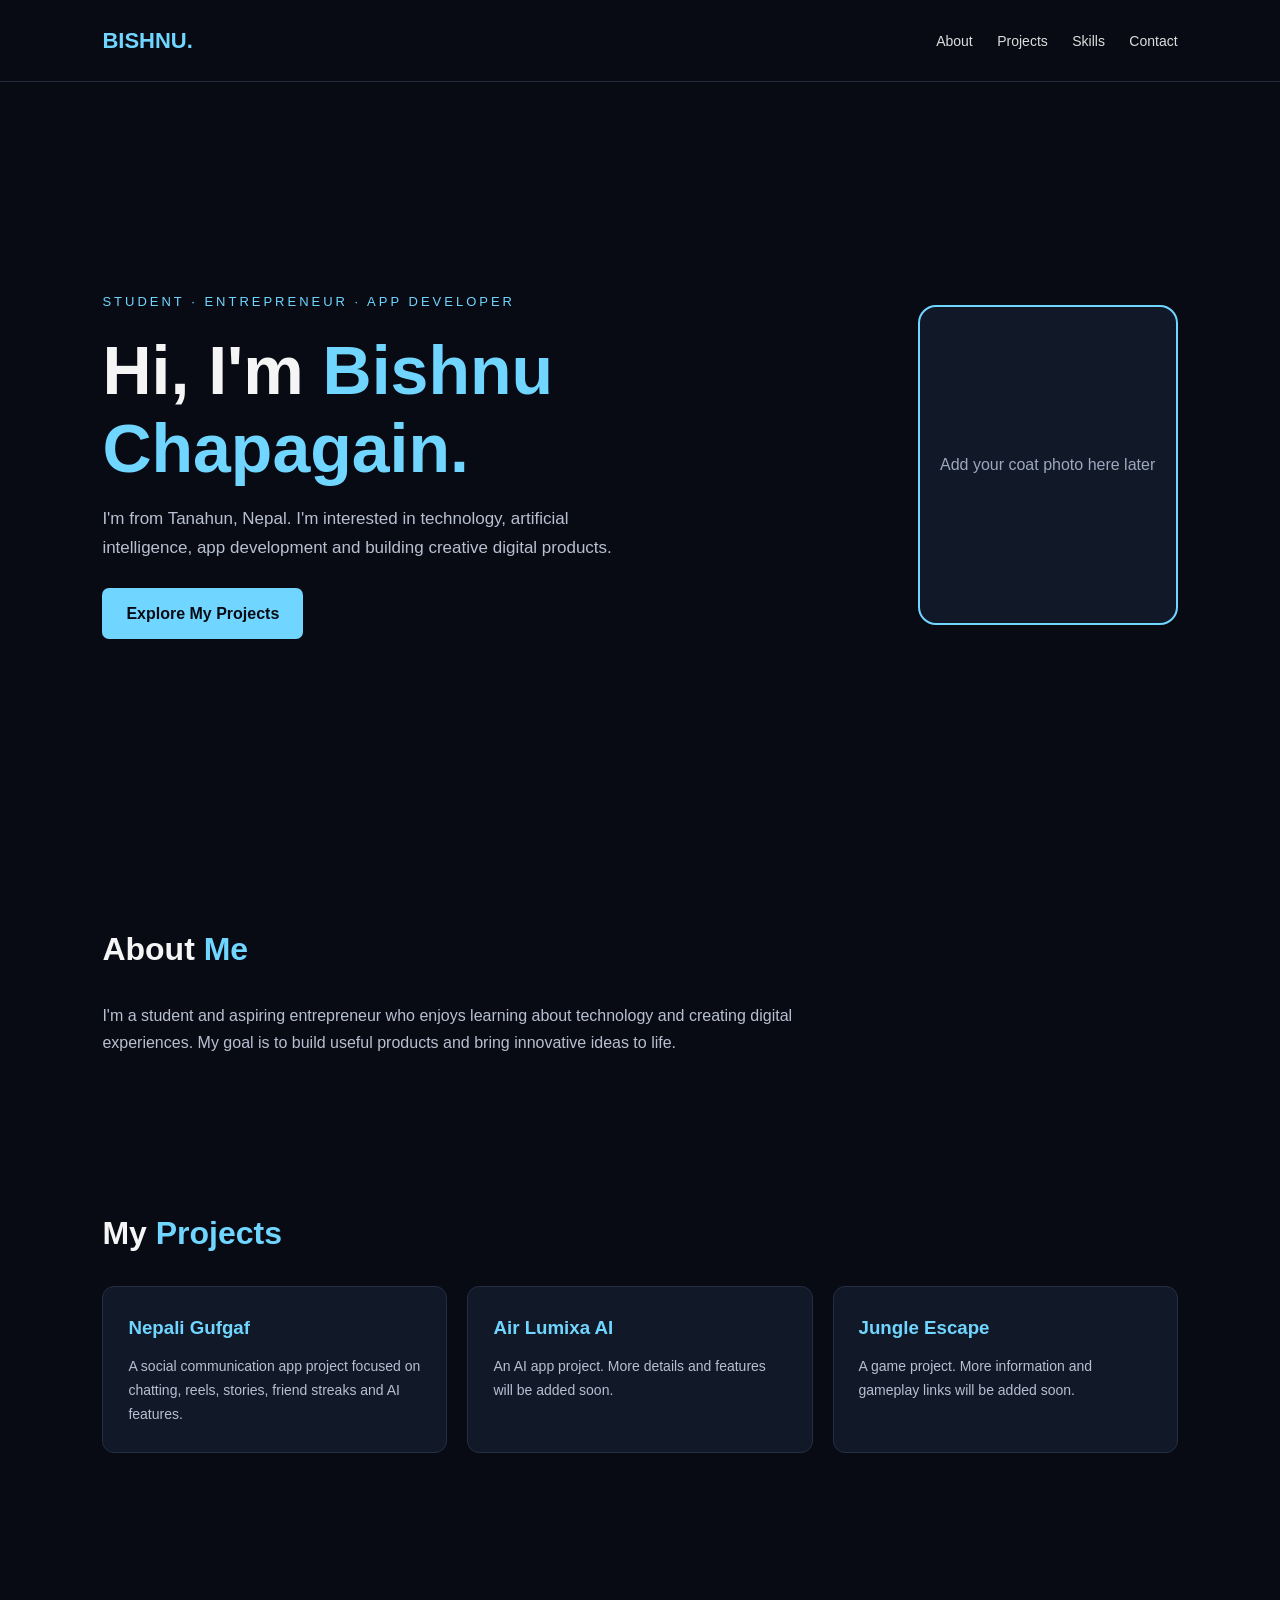
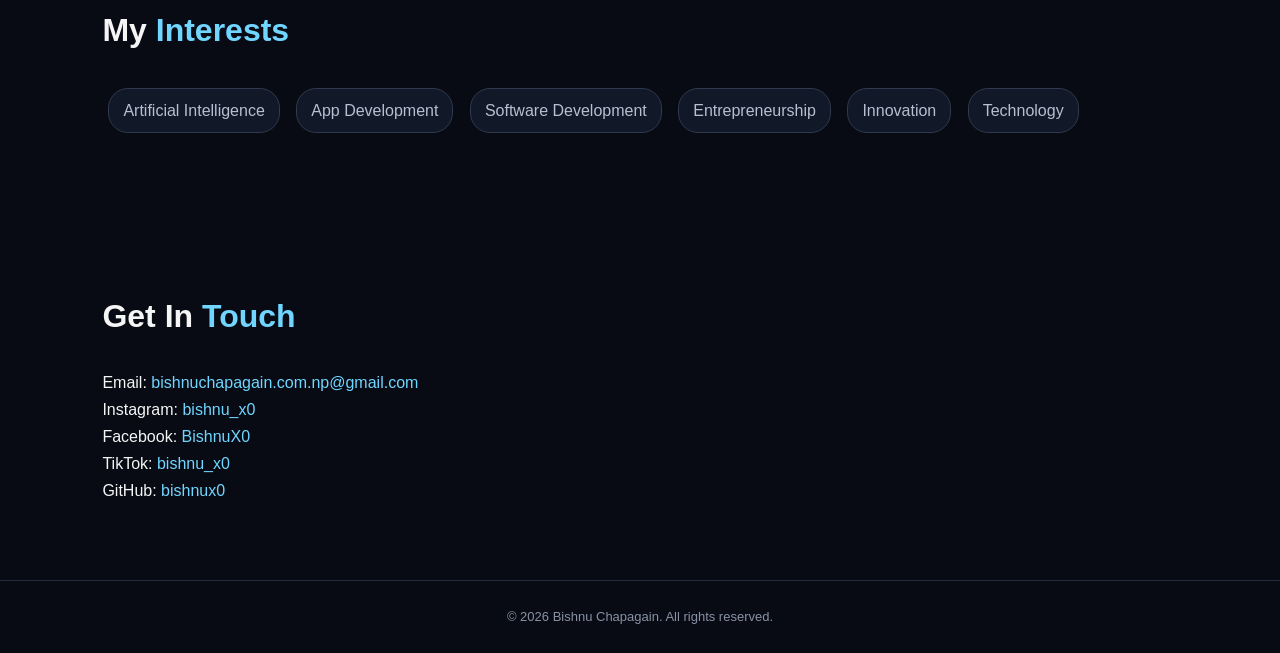
==== index.html @ d309e832 "Create index.html" ====
<!DOCTYPE html>
<html lang="en">
<head>
  <meta charset="UTF-8">
  <meta name="viewport" content="width=device-width, initial-scale=1.0">
  <meta name="author" content="Bishnu Chapagain">
  <meta name="description" content="Official portfolio of Bishnu Chapagain — student, entrepreneur and app developer from Nepal.">
  <title>Bishnu Chapagain | Portfolio</title>
  <style>
    * { margin: 0; padding: 0; box-sizing: border-box; }
    html { scroll-behavior: smooth; }
    body {
      font-family: Arial, sans-serif;
      background: #080b14;
      color: #f5f5f5;
      line-height: 1.7;
    }
    header {
      padding: 22px 8%;
      display: flex;
      justify-content: space-between;
      align-items: center;
      border-bottom: 1px solid #252a3a;
    }
    .logo { font-size: 22px; font-weight: bold; color: #70d6ff; }
    nav a {
      color: #ddd;
      text-decoration: none;
      margin-left: 20px;
      font-size: 14px;
    }
    nav a:hover { color: #70d6ff; }
    .hero {
      min-height: 85vh;
      padding: 80px 8%;
      display: flex;
      align-items: center;
      justify-content: space-between;
      gap: 40px;
      flex-wrap: wrap;
    }
    .hero-text { max-width: 650px; }
    .tag { color: #70d6ff; letter-spacing: 3px; font-size: 13px; }
    h1 { font-size: clamp(40px, 7vw, 68px); line-height: 1.15; margin: 18px 0; }
    h1 span { color: #70d6ff; }
    .hero p { color: #b8bfd0; font-size: 17px; max-width: 560px; }
    .button {
      display: inline-block;
      margin-top: 25px;
      padding: 12px 24px;
      background: #70d6ff;
      color: #080b14;
      text-decoration: none;
      border-radius: 7px;
      font-weight: bold;
    }
    .photo {
      width: 260px;
      height: 320px;
      border: 2px solid #70d6ff;
      border-radius: 18px;
      display: flex;
      align-items: center;
      justify-content: center;
      text-align: center;
      color: #9ca8bd;
      background: #111827;
      padding: 20px;
    }
    section { padding: 75px 8%; }
    .section-title { font-size: 32px; margin-bottom: 25px; }
    .section-title span { color: #70d6ff; }
    .about p { color: #b8bfd0; max-width: 750px; }
    .projects {
      display: grid;
      grid-template-columns: repeat(auto-fit, minmax(230px, 1fr));
      gap: 20px;
    }
    .project {
      background: #111827;
      border: 1px solid #252f42;
      border-radius: 12px;
      padding: 25px;
      transition: .2s;
    }
    .project:hover { transform: translateY(-5px); border-color: #70d6ff; }
    .project h3 { color: #70d6ff; margin-bottom: 12px; }
    .project p { color: #b8bfd0; font-size: 14px; }
    .skills { color: #b8bfd0; }
    .skills span {
      display: inline-block;
      padding: 8px 14px;
      margin: 6px;
      background: #111827;
      border: 1px solid #30394d;
      border-radius: 20px;
    }
    .contact a { color: #70d6ff; text-decoration: none; }
    footer {
      text-align: center;
      padding: 25px;
      color: #8992a5;
      border-top: 1px solid #252a3a;
      font-size: 13px;
    }
    @media(max-width: 600px) {
      header { align-items: flex-start; flex-direction: column; gap: 12px; }
      nav a { margin: 0 12px 0 0; }
      .hero { padding-top: 60px; }
    }
  </style>
</head>
<body>

<header>
  <div class="logo">BISHNU.</div>
  <nav>
    <a href="#about">About</a>
    <a href="#projects">Projects</a>
    <a href="#skills">Skills</a>
    <a href="#contact">Contact</a>
  </nav>
</header>

<main>
  <div class="hero">
    <div class="hero-text">
      <div class="tag">STUDENT · ENTREPRENEUR · APP DEVELOPER</div>
      <h1>Hi, I'm <span>Bishnu Chapagain.</span></h1>
      <p>
        I'm from Tanahun, Nepal. I'm interested in technology,
        artificial intelligence, app development and building
        creative digital products.
      </p>
      <a class="button" href="#projects">Explore My Projects</a>
    </div>

    <div class="photo">
      Add your coat photo here later
    </div>
  </div>

  <section class="about" id="about">
    <h2 class="section-title">About <span>Me</span></h2>
    <p>
      I'm a student and aspiring entrepreneur who enjoys learning
      about technology and creating digital experiences. My goal
      is to build useful products and bring innovative ideas to life.
    </p>
  </section>

  <section id="projects">
    <h2 class="section-title">My <span>Projects</span></h2>
    <div class="projects">
      <div class="project">
        <h3>Nepali Gufgaf</h3>
        <p>A social communication app project focused on chatting,
        reels, stories, friend streaks and AI features.</p>
      </div>
      <div class="project">
        <h3>Air Lumixa AI</h3>
        <p>An AI app project. More details and features will be added soon.</p>
      </div>
      <div class="project">
        <h3>Jungle Escape</h3>
        <p>A game project. More information and gameplay links will be added soon.</p>
      </div>
    </div>
  </section>

  <section id="skills">
    <h2 class="section-title">My <span>Interests</span></h2>
    <div class="skills">
      <span>Artificial Intelligence</span>
      <span>App Development</span>
      <span>Software Development</span>
      <span>Entrepreneurship</span>
      <span>Innovation</span>
      <span>Technology</span>
    </div>
  </section>

  <section class="contact" id="contact">
    <h2 class="section-title">Get In <span>Touch</span></h2>
    <p>Email: <a href="mailto:bishnuchapagain.com.np@gmail.com">bishnuchapagain.com.np@gmail.com</a></p>
    <p>Instagram: <a href="https://www.instagram.com/bishnu_x0/" target="_blank" rel="noopener">bishnu_x0</a></p>
    <p>Facebook: <a href="https://www.facebook.com/BishnuX0" target="_blank" rel="noopener">BishnuX0</a></p>
    <p>TikTok: <a href="https://www.tiktok.com/@bishnu_x0" target="_blank" rel="noopener">bishnu_x0</a></p>
    <p>GitHub: <a href="https://github.com/bishnux0" target="_blank" rel="noopener">bishnux0</a></p>
  </section>
</main>

<footer>
  © 2026 Bishnu Chapagain. All rights reserved.
</footer>

</body>
</html>
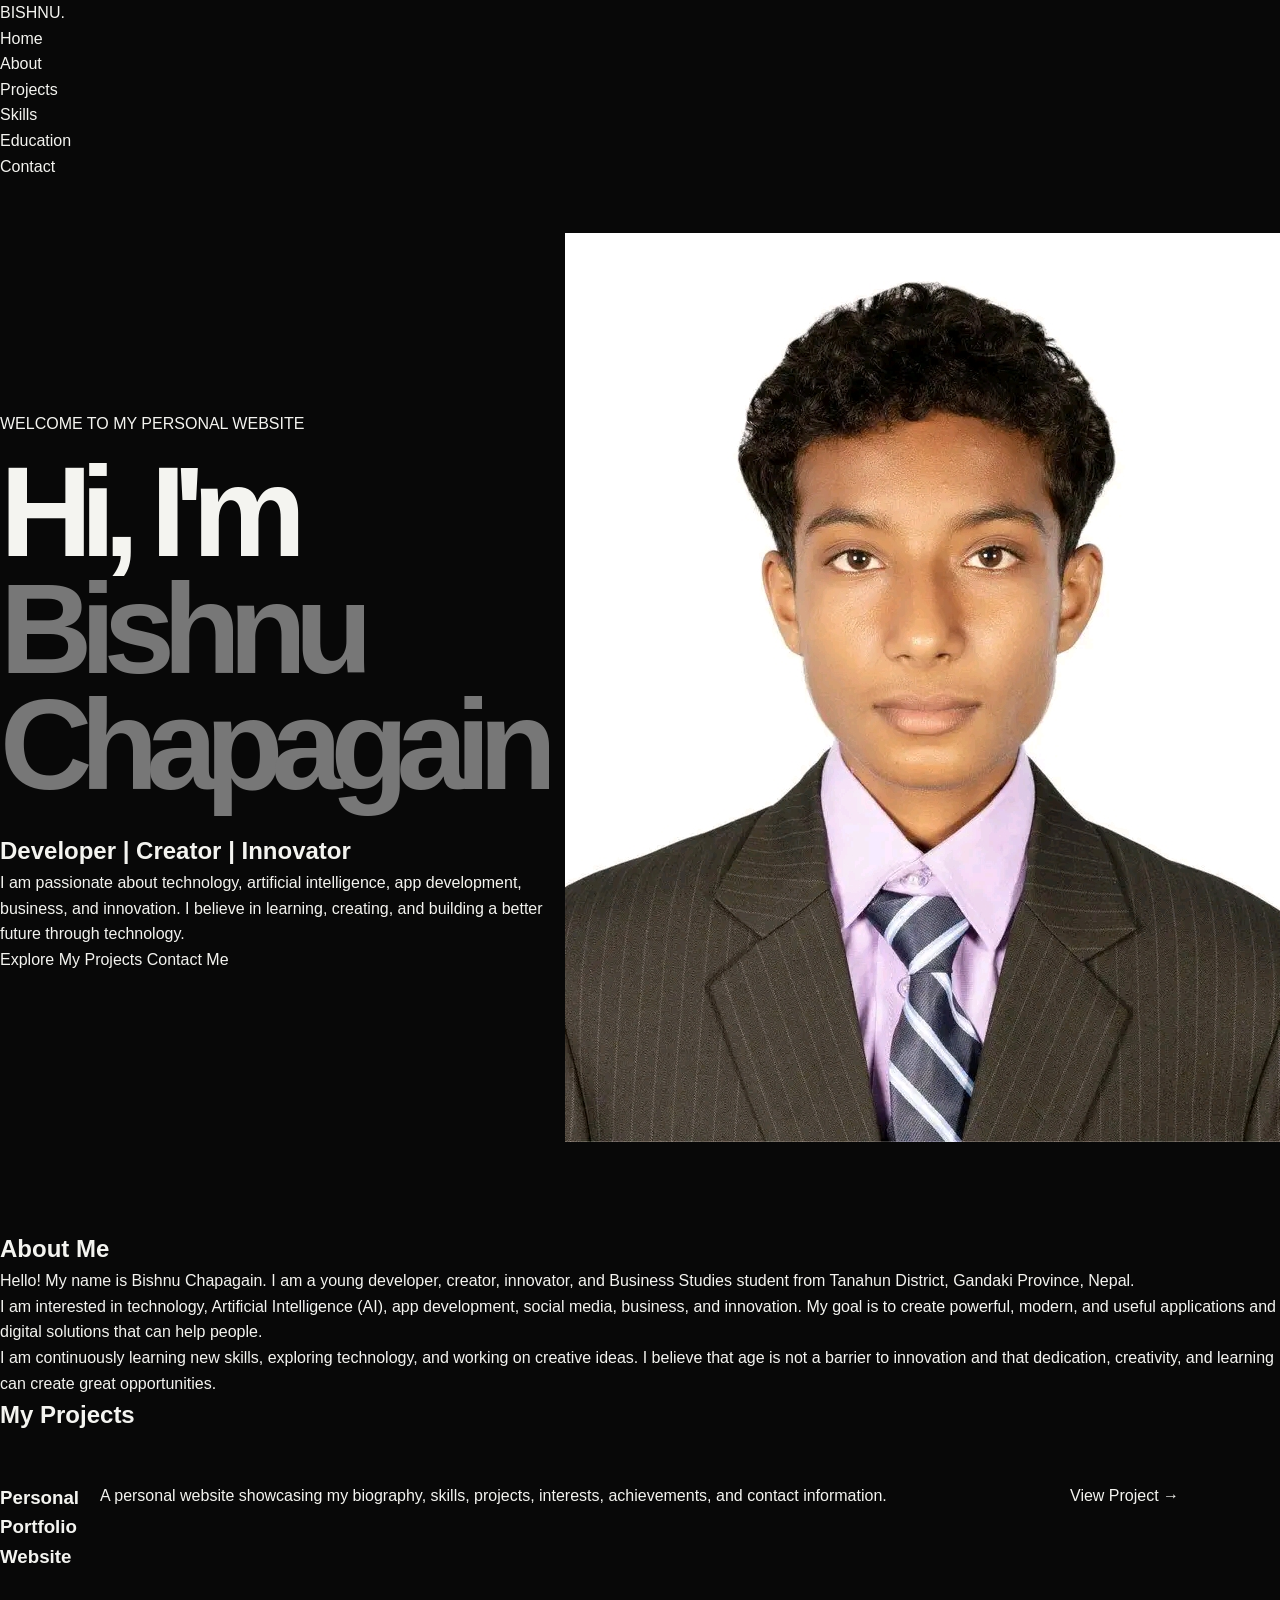
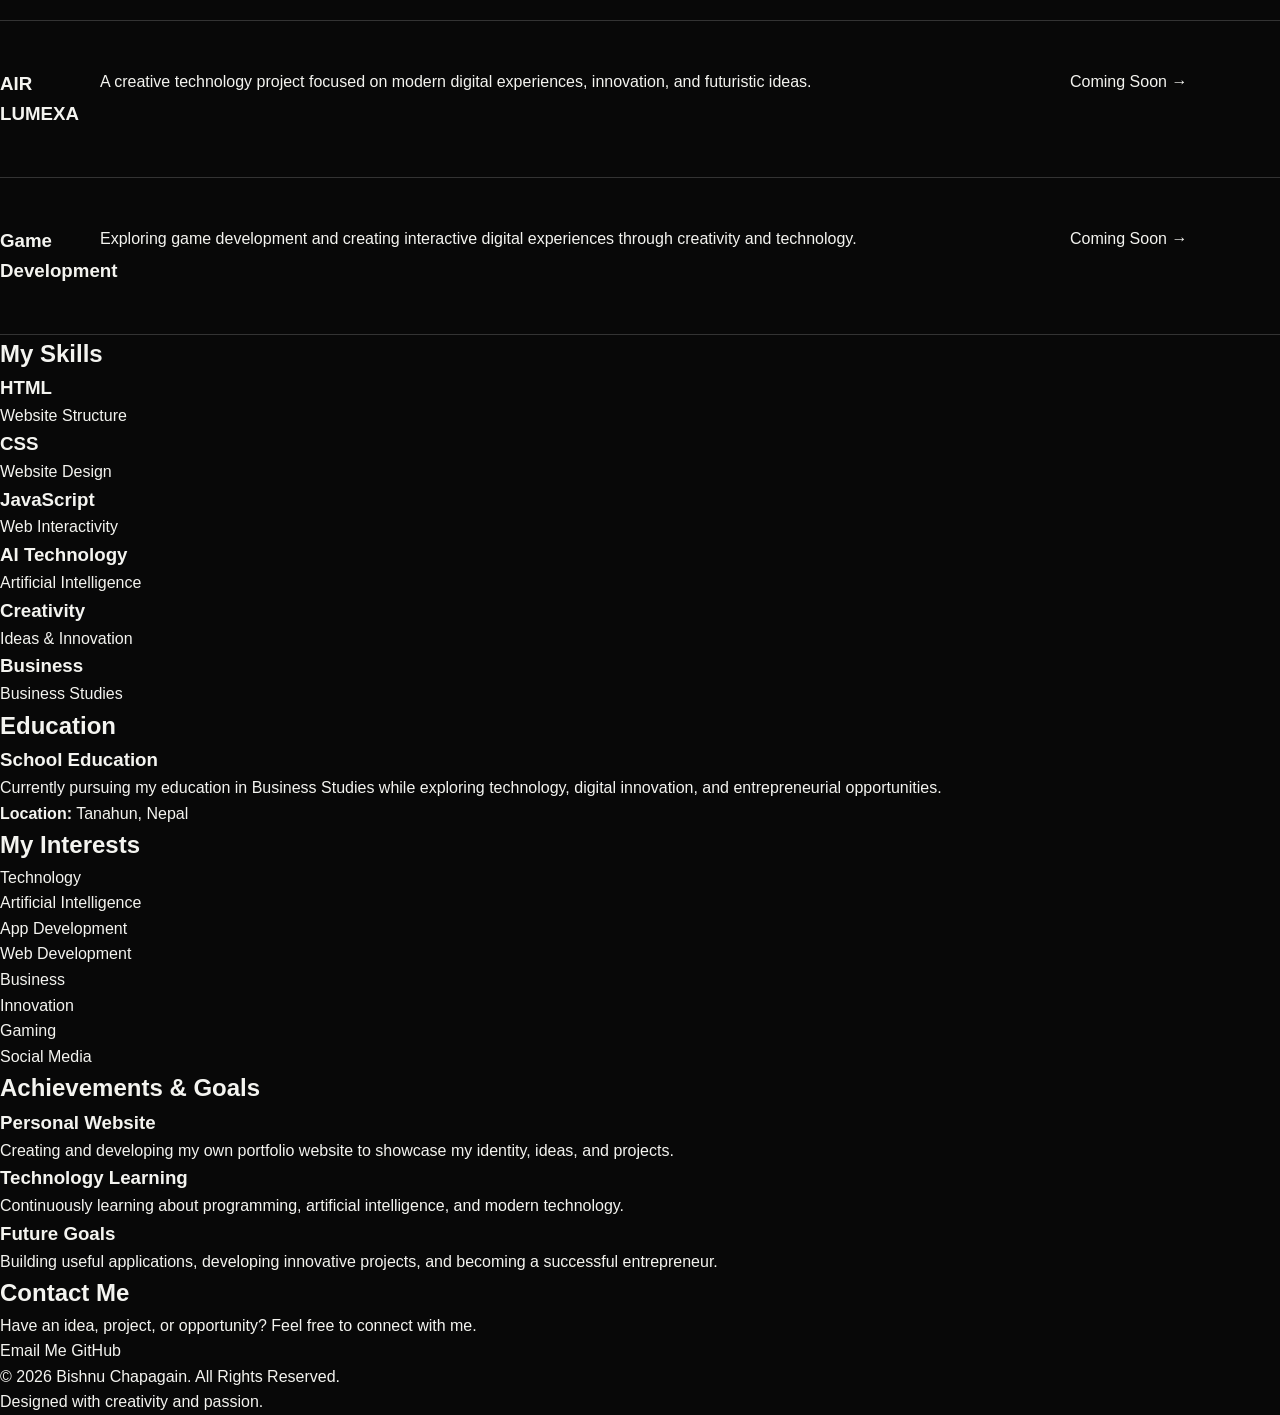
==== commit 5de341bb: "Update index.html" ====
--- a/index.html
+++ b/index.html
@@ -2,198 +2,307 @@
 <!DOCTYPE html>
 <html lang="en">
 <head>
-  <meta charset="UTF-8">
-  <meta name="viewport" content="width=device-width, initial-scale=1.0">
-  <meta name="author" content="Bishnu Chapagain">
-  <meta name="description" content="Official portfolio of Bishnu Chapagain — student, entrepreneur and app developer from Nepal.">
-  <title>Bishnu Chapagain | Portfolio</title>
-  <style>
-    * { margin: 0; padding: 0; box-sizing: border-box; }
-    html { scroll-behavior: smooth; }
-    body {
-      font-family: Arial, sans-serif;
-      background: #080b14;
-      color: #f5f5f5;
-      line-height: 1.7;
-    }
-    header {
-      padding: 22px 8%;
-      display: flex;
-      justify-content: space-between;
-      align-items: center;
-      border-bottom: 1px solid #252a3a;
-    }
-    .logo { font-size: 22px; font-weight: bold; color: #70d6ff; }
-    nav a {
-      color: #ddd;
-      text-decoration: none;
-      margin-left: 20px;
-      font-size: 14px;
-    }
-    nav a:hover { color: #70d6ff; }
-    .hero {
-      min-height: 85vh;
-      padding: 80px 8%;
-      display: flex;
-      align-items: center;
-      justify-content: space-between;
-      gap: 40px;
-      flex-wrap: wrap;
-    }
-    .hero-text { max-width: 650px; }
-    .tag { color: #70d6ff; letter-spacing: 3px; font-size: 13px; }
-    h1 { font-size: clamp(40px, 7vw, 68px); line-height: 1.15; margin: 18px 0; }
-    h1 span { color: #70d6ff; }
-    .hero p { color: #b8bfd0; font-size: 17px; max-width: 560px; }
-    .button {
-      display: inline-block;
-      margin-top: 25px;
-      padding: 12px 24px;
-      background: #70d6ff;
-      color: #080b14;
-      text-decoration: none;
-      border-radius: 7px;
-      font-weight: bold;
-    }
-    .photo {
-      width: 260px;
-      height: 320px;
-      border: 2px solid #70d6ff;
-      border-radius: 18px;
-      display: flex;
-      align-items: center;
-      justify-content: center;
-      text-align: center;
-      color: #9ca8bd;
-      background: #111827;
-      padding: 20px;
-    }
-    section { padding: 75px 8%; }
-    .section-title { font-size: 32px; margin-bottom: 25px; }
-    .section-title span { color: #70d6ff; }
-    .about p { color: #b8bfd0; max-width: 750px; }
-    .projects {
-      display: grid;
-      grid-template-columns: repeat(auto-fit, minmax(230px, 1fr));
-      gap: 20px;
-    }
-    .project {
-      background: #111827;
-      border: 1px solid #252f42;
-      border-radius: 12px;
-      padding: 25px;
-      transition: .2s;
-    }
-    .project:hover { transform: translateY(-5px); border-color: #70d6ff; }
-    .project h3 { color: #70d6ff; margin-bottom: 12px; }
-    .project p { color: #b8bfd0; font-size: 14px; }
-    .skills { color: #b8bfd0; }
-    .skills span {
-      display: inline-block;
-      padding: 8px 14px;
-      margin: 6px;
-      background: #111827;
-      border: 1px solid #30394d;
-      border-radius: 20px;
-    }
-    .contact a { color: #70d6ff; text-decoration: none; }
-    footer {
-      text-align: center;
-      padding: 25px;
-      color: #8992a5;
-      border-top: 1px solid #252a3a;
-      font-size: 13px;
-    }
-    @media(max-width: 600px) {
-      header { align-items: flex-start; flex-direction: column; gap: 12px; }
-      nav a { margin: 0 12px 0 0; }
-      .hero { padding-top: 60px; }
-    }
-  </style>
+    <meta charset="UTF-8">
+    <meta name="viewport" content="width=device-width, initial-scale=1.0">
+
+    <title>Bishnu Chapagain | Portfolio</title>
+
+    <meta name="description" content="Official portfolio website of Bishnu Chapagain, a young developer, creator, innovator, and business student from Nepal.">
+
+    <meta name="author" content="Bishnu Chapagain">
+
+    <link rel="stylesheet" href="style.css">
 </head>
+
 <body>
 
-<header>
-  <div class="logo">BISHNU.</div>
-  <nav>
-    <a href="#about">About</a>
-    <a href="#projects">Projects</a>
-    <a href="#skills">Skills</a>
-    <a href="#contact">Contact</a>
-  </nav>
-</header>
-
-<main>
-  <div class="hero">
-    <div class="hero-text">
-      <div class="tag">STUDENT · ENTREPRENEUR · APP DEVELOPER</div>
-      <h1>Hi, I'm <span>Bishnu Chapagain.</span></h1>
-      <p>
-        I'm from Tanahun, Nepal. I'm interested in technology,
-        artificial intelligence, app development and building
-        creative digital products.
-      </p>
-      <a class="button" href="#projects">Explore My Projects</a>
-    </div>
-
-    <div class="photo">
-      Add your coat photo here later
-    </div>
-  </div>
-
-  <section class="about" id="about">
-    <h2 class="section-title">About <span>Me</span></h2>
-    <p>
-      I'm a student and aspiring entrepreneur who enjoys learning
-      about technology and creating digital experiences. My goal
-      is to build useful products and bring innovative ideas to life.
-    </p>
-  </section>
-
-  <section id="projects">
-    <h2 class="section-title">My <span>Projects</span></h2>
-    <div class="projects">
-      <div class="project">
-        <h3>Nepali Gufgaf</h3>
-        <p>A social communication app project focused on chatting,
-        reels, stories, friend streaks and AI features.</p>
-      </div>
-      <div class="project">
-        <h3>Air Lumixa AI</h3>
-        <p>An AI app project. More details and features will be added soon.</p>
-      </div>
-      <div class="project">
-        <h3>Jungle Escape</h3>
-        <p>A game project. More information and gameplay links will be added soon.</p>
-      </div>
-    </div>
-  </section>
-
-  <section id="skills">
-    <h2 class="section-title">My <span>Interests</span></h2>
-    <div class="skills">
-      <span>Artificial Intelligence</span>
-      <span>App Development</span>
-      <span>Software Development</span>
-      <span>Entrepreneurship</span>
-      <span>Innovation</span>
-      <span>Technology</span>
-    </div>
-  </section>
-
-  <section class="contact" id="contact">
-    <h2 class="section-title">Get In <span>Touch</span></h2>
-    <p>Email: <a href="mailto:bishnuchapagain.com.np@gmail.com">bishnuchapagain.com.np@gmail.com</a></p>
-    <p>Instagram: <a href="https://www.instagram.com/bishnu_x0/" target="_blank" rel="noopener">bishnu_x0</a></p>
-    <p>Facebook: <a href="https://www.facebook.com/BishnuX0" target="_blank" rel="noopener">BishnuX0</a></p>
-    <p>TikTok: <a href="https://www.tiktok.com/@bishnu_x0" target="_blank" rel="noopener">bishnu_x0</a></p>
-    <p>GitHub: <a href="https://github.com/bishnux0" target="_blank" rel="noopener">bishnux0</a></p>
-  </section>
-</main>
-
-<footer>
-  © 2026 Bishnu Chapagain. All rights reserved.
-</footer>
+    <!-- Navigation -->
+    <header>
+        <nav class="navbar">
+            <div class="logo">BISHNU<span>.</span></div>
+
+            <ul class="nav-links">
+                <li><a href="#home">Home</a></li>
+                <li><a href="#about">About</a></li>
+                <li><a href="#projects">Projects</a></li>
+                <li><a href="#skills">Skills</a></li>
+                <li><a href="#education">Education</a></li>
+                <li><a href="#contact">Contact</a></li>
+            </ul>
+        </nav>
+    </header>
+
+    <!-- Home Section -->
+    <section id="home" class="hero">
+
+        <div class="hero-content">
+
+            <p class="subtitle">WELCOME TO MY PERSONAL WEBSITE</p>
+
+            <h1>
+                Hi, I'm <span>Bishnu Chapagain</span>
+            </h1>
+
+            <h2>Developer | Creator | Innovator</h2>
+
+            <p>
+                I am passionate about technology, artificial intelligence,
+                app development, business, and innovation.
+                I believe in learning, creating, and building a better future
+                through technology.
+            </p>
+
+            <div class="hero-buttons">
+                <a href="#projects" class="btn">Explore My Projects</a>
+                <a href="#contact" class="btn secondary">Contact Me</a>
+            </div>
+
+        </div>
+
+        <div class="hero-image">
+            <img src="bishnu.jpg" alt="Bishnu Chapagain">
+        </div>
+
+    </section>
+
+    <!-- About Me -->
+    <section id="about" class="section">
+
+        <h2 class="section-title">About Me</h2>
+
+        <div class="about-content">
+
+            <p>
+                Hello! My name is Bishnu Chapagain. I am a young developer,
+                creator, innovator, and Business Studies student from
+                Tanahun District, Gandaki Province, Nepal.
+            </p>
+
+            <p>
+                I am interested in technology, Artificial Intelligence (AI),
+                app development, social media, business, and innovation.
+                My goal is to create powerful, modern, and useful applications
+                and digital solutions that can help people.
+            </p>
+
+            <p>
+                I am continuously learning new skills, exploring technology,
+                and working on creative ideas. I believe that age is not a
+                barrier to innovation and that dedication, creativity,
+                and learning can create great opportunities.
+            </p>
+
+        </div>
+
+    </section>
+
+    <!-- Projects -->
+    <section id="projects" class="section">
+
+        <h2 class="section-title">My Projects</h2>
+
+        <div class="project-container">
+
+            <div class="project-card">
+                <h3>Personal Portfolio Website</h3>
+
+                <p>
+                    A personal website showcasing my biography, skills,
+                    projects, interests, achievements, and contact information.
+                </p>
+
+                <a href="https://bishnux0.github.io/bishnuchapagain.github.io/"
+                   target="_blank">
+                    View Project →
+                </a>
+            </div>
+
+            <div class="project-card">
+                <h3>AIR LUMEXA</h3>
+
+                <p>
+                    A creative technology project focused on modern digital
+                    experiences, innovation, and futuristic ideas.
+                </p>
+
+                <a href="#" target="_blank">
+                    Coming Soon →
+                </a>
+            </div>
+
+            <div class="project-card">
+                <h3>Game Development</h3>
+
+                <p>
+                    Exploring game development and creating interactive
+                    digital experiences through creativity and technology.
+                </p>
+
+                <a href="#" target="_blank">
+                    Coming Soon →
+                </a>
+            </div>
+
+        </div>
+
+    </section>
+
+    <!-- Skills -->
+    <section id="skills" class="section">
+
+        <h2 class="section-title">My Skills</h2>
+
+        <div class="skills-container">
+
+            <div class="skill">
+                <h3>HTML</h3>
+                <p>Website Structure</p>
+            </div>
+
+            <div class="skill">
+                <h3>CSS</h3>
+                <p>Website Design</p>
+            </div>
+
+            <div class="skill">
+                <h3>JavaScript</h3>
+                <p>Web Interactivity</p>
+            </div>
+
+            <div class="skill">
+                <h3>AI Technology</h3>
+                <p>Artificial Intelligence</p>
+            </div>
+
+            <div class="skill">
+                <h3>Creativity</h3>
+                <p>Ideas & Innovation</p>
+            </div>
+
+            <div class="skill">
+                <h3>Business</h3>
+                <p>Business Studies</p>
+            </div>
+
+        </div>
+
+    </section>
+
+    <!-- Education -->
+    <section id="education" class="section">
+
+        <h2 class="section-title">Education</h2>
+
+        <div class="education-card">
+
+            <h3>School Education</h3>
+
+            <p>
+                Currently pursuing my education in Business Studies
+                while exploring technology, digital innovation,
+                and entrepreneurial opportunities.
+            </p>
+
+            <p><strong>Location:</strong> Tanahun, Nepal</p>
+
+        </div>
+
+    </section>
+
+    <!-- Interests -->
+    <section id="interests" class="section">
+
+        <h2 class="section-title">My Interests</h2>
+
+        <div class="interests-container">
+
+            <div class="interest-card">Technology</div>
+            <div class="interest-card">Artificial Intelligence</div>
+            <div class="interest-card">App Development</div>
+            <div class="interest-card">Web Development</div>
+            <div class="interest-card">Business</div>
+            <div class="interest-card">Innovation</div>
+            <div class="interest-card">Gaming</div>
+            <div class="interest-card">Social Media</div>
+
+        </div>
+
+    </section>
+
+    <!-- Achievements -->
+    <section id="achievements" class="section">
+
+        <h2 class="section-title">Achievements & Goals</h2>
+
+        <div class="achievements-container">
+
+            <div class="achievement-card">
+                <h3>Personal Website</h3>
+                <p>
+                    Creating and developing my own portfolio website
+                    to showcase my identity, ideas, and projects.
+                </p>
+            </div>
+
+            <div class="achievement-card">
+                <h3>Technology Learning</h3>
+                <p>
+                    Continuously learning about programming,
+                    artificial intelligence, and modern technology.
+                </p>
+            </div>
+
+            <div class="achievement-card">
+                <h3>Future Goals</h3>
+                <p>
+                    Building useful applications, developing innovative
+                    projects, and becoming a successful entrepreneur.
+                </p>
+            </div>
+
+        </div>
+
+    </section>
+
+    <!-- Contact -->
+    <section id="contact" class="section">
+
+        <h2 class="section-title">Contact Me</h2>
+
+        <p class="contact-text">
+            Have an idea, project, or opportunity?
+            Feel free to connect with me.
+        </p>
+
+        <div class="contact-links">
+
+            <a href="mailto:YOUR_EMAIL@gmail.com">
+                Email Me
+            </a>
+
+            <a href="https://github.com/bishnux0"
+               target="_blank">
+                GitHub
+            </a>
+
+        </div>
+
+    </section>
+
+    <!-- Footer -->
+    <footer>
+
+        <p>
+            © 2026 Bishnu Chapagain. All Rights Reserved.
+        </p>
+
+        <p>
+            Designed with creativity and passion.
+        </p>
+
+    </footer>
+
+    <script src="script.js"></script>
 
 </body>
 </html>
--- a/style.css
+++ b/style.css
@@ -0,0 +1,120 @@
+/* BISHNU CHAPAGAIN — Premium monochrome portfolio */
+:root{--bg:#080808;--panel:#101010;--white:#f4f4f0;--muted:#969696;--line:#292929;--silver:#bdbdbd;--font:'Manrope',sans-serif;--mono:'DM Mono',monospace}
+*{box-sizing:border-box;margin:0;padding:0}
+html{scroll-behavior:smooth;scroll-padding-top:90px}
+body{background:var(--bg);color:var(--white);font-family:var(--font);line-height:1.6;overflow-x:hidden}
+a{color:inherit;text-decoration:none}
+button{font:inherit}
+::selection{background:var(--white);color:var(--bg)}
+.noise{position:fixed;inset:0;pointer-events:none;z-index:20;opacity:.035;background-image:url("data:image/svg+xml,%3Csvg viewBox='0 0 180 180' xmlns='http://www.w3.org/2000/svg'%3E%3Cfilter id='n'%3E%3CfeTurbulence type='fractalNoise' baseFrequency='.9' numOctaves='3' stitchTiles='stitch'/%3E%3C/filter%3E%3Crect width='100%25' height='100%25' filter='url(%23n)' opacity='.45'/%3E%3C/svg%3E")}
+.scroll-progress{position:fixed;z-index:50;top:0;left:0;width:0;height:2px;background:var(--white)}
+.section-wrap{width:min(1160px,calc(100% - 80px));margin:auto}
+.site-header{height:82px;padding:0 max(40px,calc((100vw - 1160px)/2));display:flex;align-items:center;justify-content:space-between;border-bottom:1px solid #ffffff12;background:#080808d9;backdrop-filter:blur(18px);position:sticky;top:0;z-index:30}
+.brand{display:flex;align-items:center;gap:12px}
+.brand-mark{font-size:25px;font-weight:800;letter-spacing:-2px}.brand-mark span,.vision-mark span{color:#888}
+.brand-name{font:10px var(--mono);letter-spacing:2px;color:#c7c7c7}
+.nav{display:flex;align-items:center;gap:34px}.nav a{font-size:11px;color:#b5b5b5;transition:color .25s}.nav a:hover{color:white}.nav-contact{border:1px solid #555;padding:10px 15px}.nav-contact span{margin-left:8px}
+.menu-toggle{display:none;background:none;border:0;color:white}
+.hero{min-height:690px;display:grid;grid-template-columns:1.08fr .92fr;align-items:center;position:relative;padding-top:54px;padding-bottom:80px}
+.hero-copy{position:relative;z-index:2}.eyebrow,.hero-kicker,.hero-tags,.photo-index,.hero-side-label,.intro-strip,.fact span,.project-type,.project-tags,.project-aside,.interest-item>span,.social-list a>span,.footer p,.back-top,.footer small{font:10px var(--mono);letter-spacing:1.7px}
+.eyebrow{color:#aaa;display:flex;align-items:center;gap:12px}.status-dot{height:6px;width:6px;border-radius:50%;background:#d7d7d7;box-shadow:0 0 12px #fff}
+.eyebrow-line{height:1px;width:38px;background:#555}
+.hero-kicker{margin-top:70px;color:#aaa}
+h1{font-size:clamp(70px,10vw,132px);line-height:.91;letter-spacing:-.095em;font-weight:700;margin:18px 0 28px}
+h1 span{color:#777}
+.hero-bottom{display:flex;align-items:center;gap:60px}.hero-description{font-size:15px;color:#c6c6c6;line-height:1.8}
+.round-link{width:46px;height:46px;border:1px solid #555;border-radius:50%;display:grid;place-items:center;font-size:20px;transition:.3s}.round-link:hover{background:white;color:black;transform:translateY(4px)}
+.hero-tags{display:flex;gap:20px;flex-wrap:wrap;margin-top:65px;color:#777;font-size:8px}
+.hero-visual{height:520px;position:relative;display:grid;place-items:center}
+.photo-frame{width:min(350px,76%);height:430px;border:1px solid #555;padding:10px;position:relative;z-index:2;background:#101010;transform:rotate(2deg);box-shadow:25px 25px 0 #ffffff08}
+.photo-frame img{width:100%;height:100%;object-fit:cover;filter:grayscale(100%);display:block}
+.photo-placeholder{height:100%;display:none;place-items:center;align-content:center;gap:12px;background:linear-gradient(145deg,#222,#090909);color:#777}
+.photo-placeholder span{font-size:100px;font-weight:800;letter-spacing:-12px}.photo-placeholder small{text-align:center;font:9px var(--mono);letter-spacing:2px;line-height:2}
+.orbit{position:absolute;border:1px solid #ffffff18;border-radius:50%;width:440px;height:440px}.orbit-two{width:520px;height:520px;border-style:dashed;opacity:.45;animation:spin 65s linear infinite}
+@keyframes spin{to{transform:rotate(360deg)}}
+.photo-index{position:absolute;bottom:25px;left:10%;color:#777;font-size:8px}
+.floating-note{position:absolute;right:0;top:90px;z-index:3;background:#e9e9e5;color:#111;padding:15px 18px;display:flex;align-items:center;gap:12px;transform:rotate(-5deg);box-shadow:0 12px 35px #000}
+.note-symbol{font-size:25px}.floating-note span:last-child{font:9px var(--mono);letter-spacing:1px;line-height:1.5}
+.hero-side-label{position:absolute;right:-45px;top:50%;writing-mode:vertical-rl;color:#555;font-size:8px}
+.intro-strip{min-height:78px;border-top:1px solid var(--line);border-bottom:1px solid var(--line);display:flex;align-items:center;justify-content:center;gap:clamp(18px,5vw,75px);color:#aaa;font-size:9px}
+.intro-strip span{color:#666;font-size:17px}
+.content-section{padding-top:145px;padding-bottom:145px}
+.section-heading h2{font-size:clamp(48px,7vw,82px);line-height:1.02;letter-spacing:-.075em;margin-top:24px}
+.section-heading h2 span{color:#777}
+.about-grid{display:grid;grid-template-columns:1fr 1fr;gap:13%;margin-top:85px}
+.about-lead .large-copy{font-size:clamp(22px,2.5vw,32px);line-height:1.45;letter-spacing:-1.2px;color:#eee}
+.about-lead>p:last-child,.about-detail p{font-size:14px;color:#999;line-height:2;margin-top:25px;max-width:470px}
+.about-detail p:first-child{margin-top:4px}
+.text-link{display:inline-flex;gap:24px;align-items:center;margin-top:35px;padding-bottom:10px;border-bottom:1px solid #777;font:9px var(--mono);letter-spacing:1.4px}
+.facts-grid{display:grid;grid-template-columns:repeat(4,1fr);border-top:1px solid var(--line);border-bottom:1px solid var(--line);margin-top:100px}
+.fact{padding:24px 15px 24px 0;display:flex;flex-direction:column;gap:10px;border-right:1px solid var(--line);padding-left:20px}.fact:first-child{padding-left:0}.fact:last-child{border:0}
+.fact span{font-size:8px;color:#777}.fact strong{font-size:12px;font-weight:600;color:#ddd}
+.projects-section{background:#101010;padding:140px 0}
+.projects-heading{display:grid;grid-template-columns:1fr 1fr;align-items:end}.projects-heading .eyebrow{grid-column:1/-1}.projects-heading h2{margin-top:25px}.heading-note{font-size:13px;color:#888;max-width:260px;line-height:1.9;margin:0 0 8px auto}
+.project-list{margin-top:80px;border-top:1px solid #333}
+.project-card{display:grid;grid-template-columns:70px 1fr 210px;gap:30px;padding:48px 0;border-bottom:1px solid #333}
+.project-number{font:11px var(--mono);color:#777;padding-top:4px}
+.project-type{color:#888;font-size:8px}
+.project-main h3{font-size:clamp(38px,5vw,60px);line-height:.98;letter-spacing:-.07em;margin:15px 0 22px}
+.project-main h3 span{font:12px var(--mono);vertical-align:top;color:#888;margin-left:8px;letter-spacing:0}
+.project-main>p:not(.project-type){max-width:640px;color:#999;font-size:13px;line-height:2}
+.project-tags{display:flex;gap:9px;flex-wrap:wrap;margin-top:25px}
+.project-tags span{border:1px solid #393939;padding:7px 10px;color:#aaa;font-size:7px}
+.project-aside{display:flex;flex-direction:column;align-items:flex-end;justify-content:space-between;color:#777;font-size:8px;text-align:right}
+.project-symbol{font-size:40px;font-family:var(--font);font-weight:800;letter-spacing:-4px;color:#555}
+.interest-grid{display:grid;grid-template-columns:repeat(3,1fr);margin-top:75px;border-top:1px solid var(--line);border-left:1px solid var(--line)}
+.interest-item{min-height:205px;padding:27px;border-right:1px solid var(--line);border-bottom:1px solid var(--line);transition:background .3s}
+.interest-item:hover{background:#111}
+.interest-item>span{color:#777;font-size:8px}
+.interest-item h3{font-size:17px;margin-top:35px;letter-spacing:-.5px}
+.interest-item p{font-size:11px;line-height:1.9;color:#888;margin-top:10px;max-width:260px}
+.vision-section{background:#e8e8e4;color:#111;padding:125px 0;overflow:hidden}
+.vision-section .eyebrow{color:#555}.vision-statement{font-size:clamp(42px,7.3vw,92px);line-height:1.08;letter-spacing:-.085em;margin-top:70px;font-weight:700}
+.vision-statement span{color:#858585}
+.vision-bottom{display:grid;grid-template-columns:1fr 1fr;gap:10%;margin-top:65px;max-width:760px;margin-left:auto}
+.vision-bottom p{font-size:13px;line-height:2;color:#555}
+.vision-mark{font-size:110px;font-weight:800;letter-spacing:-13px;margin-top:65px;color:#c6c6c1;line-height:1}
+.contact-section{padding-bottom:155px}
+.contact-grid{display:grid;grid-template-columns:.8fr 1.2fr;gap:12%;margin-top:75px}
+.contact-copy p{color:#999;font-size:14px;line-height:2;max-width:330px}
+.whatsapp-button{display:inline-flex;align-items:center;gap:30px;background:#eee;color:#111;padding:16px 20px;margin-top:30px;font:9px var(--mono);letter-spacing:1.3px;transition:.3s}
+.whatsapp-button:hover{background:#bbb;transform:translateY(-3px)}
+.social-list{border-top:1px solid var(--line)}
+.social-list a{display:grid;grid-template-columns:1fr 1.3fr 20px;align-items:center;padding:19px 0;border-bottom:1px solid var(--line);transition:padding .25s}
+.social-list a:hover{padding-left:10px}
+.social-list a>span{font-size:8px;color:#777}.social-list strong{font-size:13px;font-weight:500}.social-list b{font-weight:400;color:#888}
+.footer{border-top:1px solid var(--line);padding:35px 0 25px}
+.footer-inner{display:grid;grid-template-columns:1fr 1fr 1fr;align-items:center;gap:20px}
+.footer p{text-align:center;color:#666;font-size:8px}
+.back-top{text-align:right;color:#aaa;font-size:8px}
+.footer small{grid-column:1/-1;color:#555;font-size:8px;margin-top:25px}
+.reveal{opacity:0;transform:translateY(24px);transition:opacity .8s ease,transform .8s ease}
+.reveal.visible{opacity:1;transform:translateY(0)}
+@media(prefers-reduced-motion:reduce){*,*::before,*::after{scroll-behavior:auto!important;animation:none!important;transition:none!important}.reveal{opacity:1;transform:none}}
+@media(max-width:800px){
+ .section-wrap{width:min(100% - 42px,600px)}
+ .site-header{height:70px;padding:0 21px}
+ .menu-toggle{display:flex;flex-direction:column;gap:6px;padding:10px;z-index:3}.menu-toggle span{width:23px;height:1px;background:white;transition:.3s}
+ .nav{position:absolute;top:69px;left:0;right:0;background:#0b0b0b;border-bottom:1px solid #333;display:flex;flex-direction:column;align-items:stretch;gap:0;padding:0 22px;max-height:0;overflow:hidden;transition:max-height .35s ease}
+ .nav.open{max-height:360px;padding-top:12px;padding-bottom:20px}.nav a{padding:15px 0;border-bottom:1px solid #222}.nav-contact{border:0;padding-left:0}
+ .hero{grid-template-columns:1fr;padding-top:60px;padding-bottom:65px;min-height:unset}
+ .hero-kicker{margin-top:48px}h1{font-size:clamp(68px,17vw,105px)}
+ .hero-visual{height:440px;margin-top:30px}.photo-frame{height:365px;width:min(300px,75%)}
+ .orbit{width:350px;height:350px}.orbit-two{width:410px;height:410px}
+ .floating-note{right:4%;top:60px}.photo-index{left:9%;bottom:10px}.hero-side-label{display:none}
+ .hero-tags{margin-top:45px;gap:12px}
+ .intro-strip{gap:13px;flex-wrap:wrap;padding:20px;font-size:7px}
+ .content-section{padding-top:95px;padding-bottom:95px}
+ .about-grid{grid-template-columns:1fr;gap:25px;margin-top:50px}
+ .facts-grid{grid-template-columns:1fr 1fr;margin-top:55px}
+ .fact{padding:18px 10px;border-bottom:1px solid var(--line)}.fact:nth-child(odd){padding-left:0}.fact:nth-child(2){border-right:0}.fact:nth-child(3){border-bottom:0}.fact:last-child{border:0}
+ .projects-section{padding:95px 0}.projects-heading{grid-template-columns:1fr}.heading-note{margin:25px 0 0}
+ .project-list{margin-top:50px}.project-card{grid-template-columns:30px 1fr;gap:15px;padding:35px 0}
+ .project-aside{grid-column:2;flex-direction:row;align-items:center;margin-top:5px}.project-symbol{font-size:28px}
+ .interest-grid{grid-template-columns:1fr 1fr;margin-top:50px}.interest-item{min-height:190px;padding:18px}.interest-item h3{font-size:15px;margin-top:27px}
+ .vision-section{padding:90px 0}.vision-statement{margin-top:50px}.vision-bottom{grid-template-columns:1fr;gap:15px;margin-top:40px}
+ .vision-mark{font-size:80px;margin-top:35px}
+ .contact-grid{grid-template-columns:1fr;gap:50px;margin-top:50px}
+ .footer-inner{grid-template-columns:1fr 1fr}.footer p{display:none}.back-top{grid-column:2;grid-row:1}.footer small{margin-top:10px}
+}
+@media(max-width:420px){.brand-name{font-size:8px;letter-spacing:1.3px}.hero-bottom{gap:25px}.hero-description{font-size:13px}.hero-visual{height:390px}.photo-frame{height:330px}.orbit{width:300px;height:300px}.orbit-two{width:350px;height:350px}.intro-strip p:last-of-type{display:none}.interest-grid{grid-template-columns:1fr}.interest-item{min-height:160px}.interest-item h3{margin-top:20px}.social-list a{grid-template-columns:.9fr 1.2fr 15px}.social-list strong{font-size:11px}}
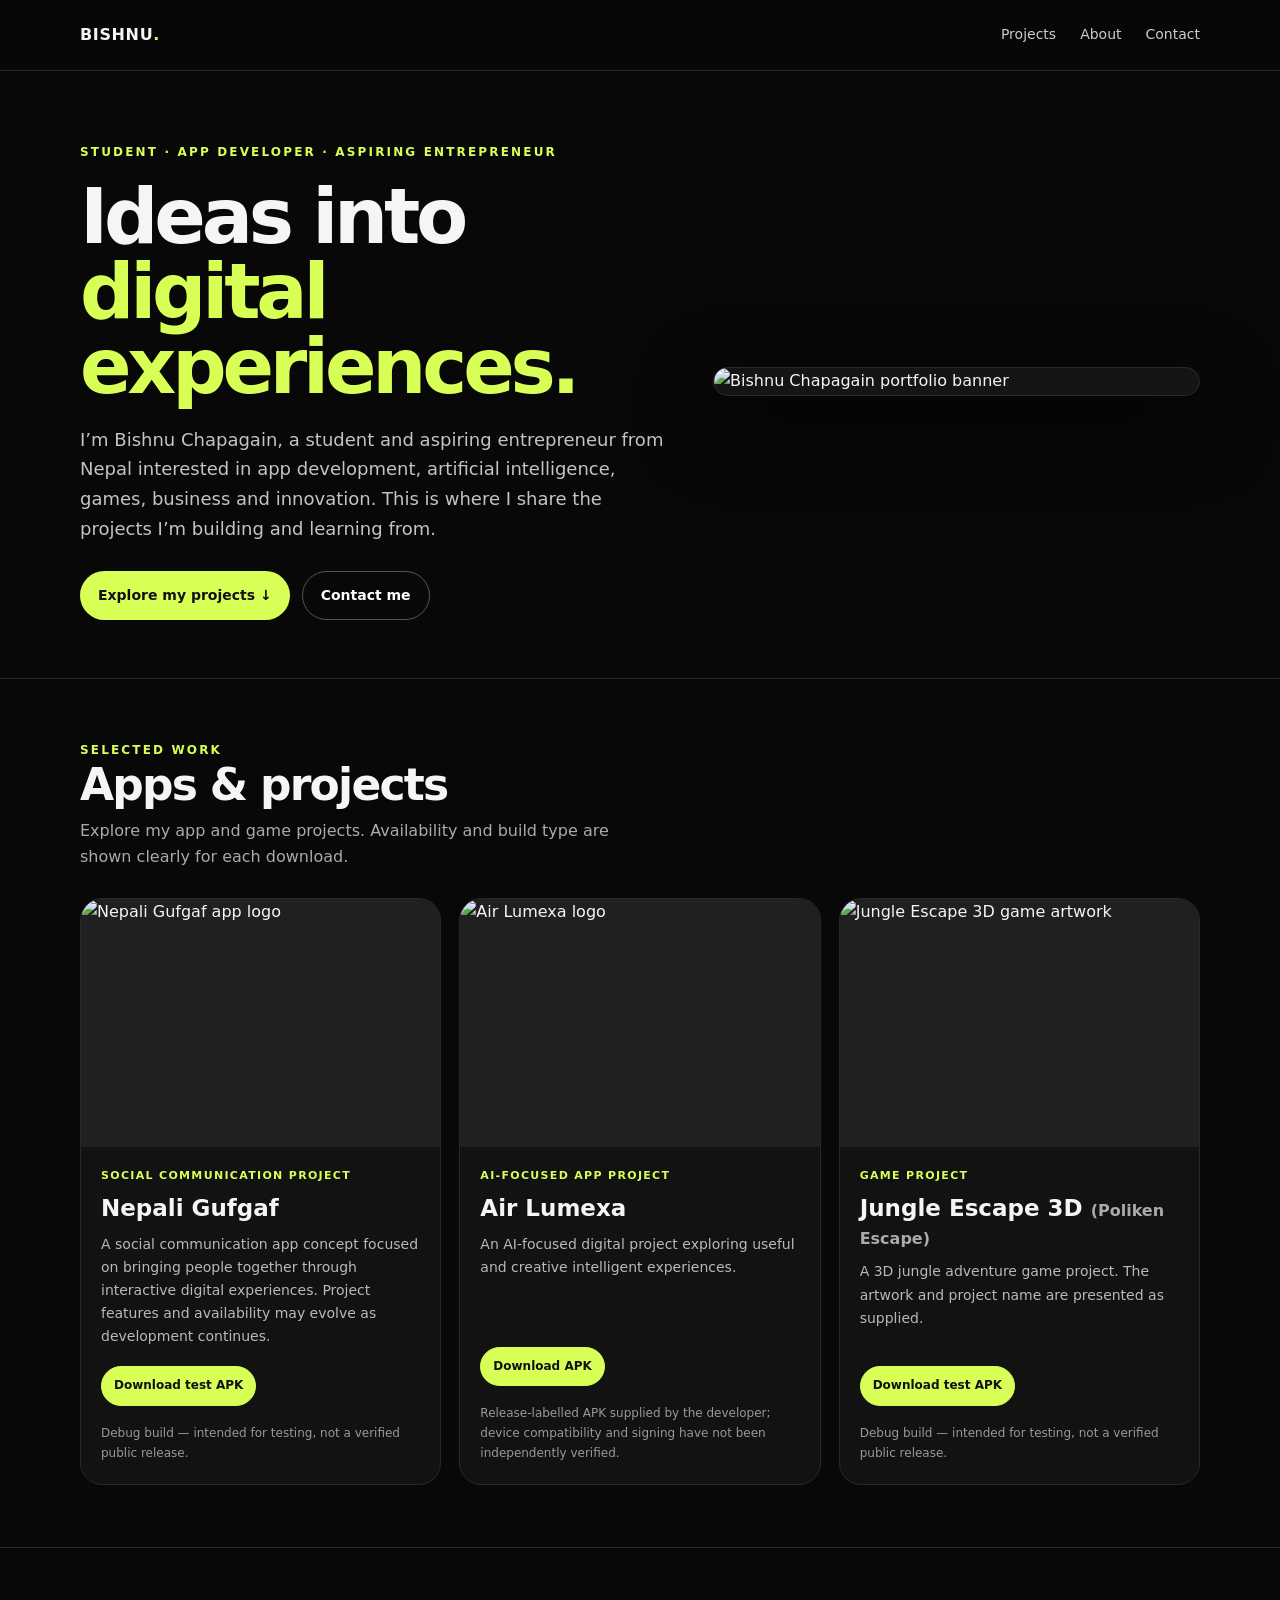
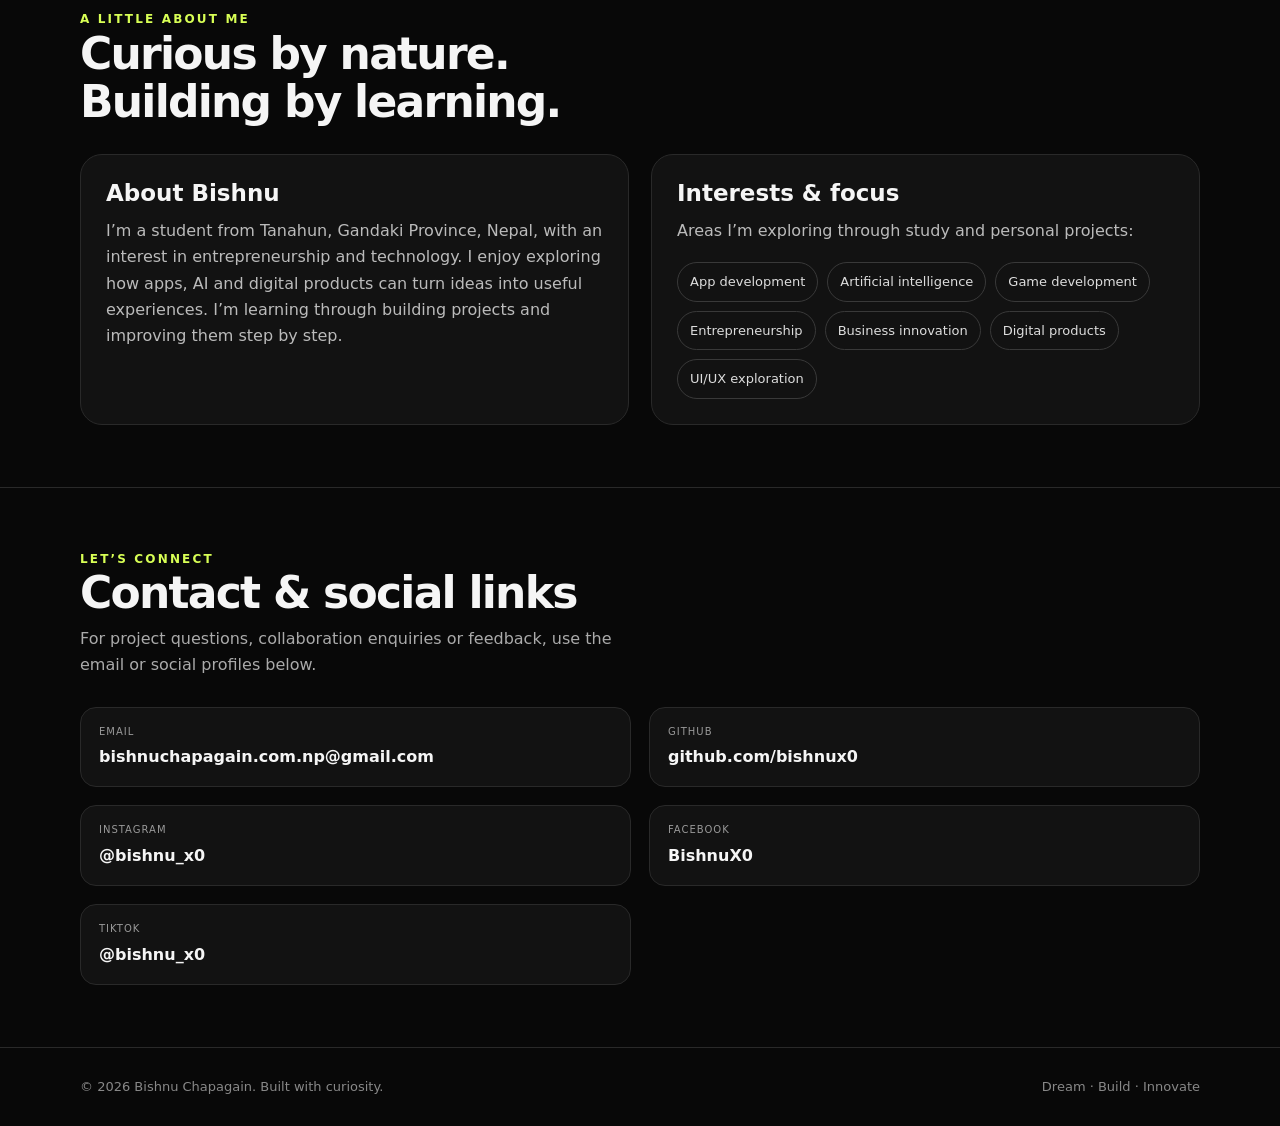
==== commit 02509088: "Add files via upload" ====
--- a/index.html
+++ b/index.html
@@ -1,308 +1,77 @@
-
-<!DOCTYPE html>
+<!doctype html>
 <html lang="en">
 <head>
-    <meta charset="UTF-8">
-    <meta name="viewport" content="width=device-width, initial-scale=1.0">
+<meta charset="utf-8">
+<meta name="viewport" content="width=device-width, initial-scale=1">
+<meta name="description" content="Bishnu Chapagain — student, app developer and aspiring entrepreneur. Explore Nepali Gufgaf, Air Lumexa and Jungle Escape 3D (Poliken Escape).">
+<meta name="theme-color" content="#090909">
+<title>Bishnu Chapagain | Apps, Games & Digital Projects</title>
+<style>
+:root{--bg:#080808;--panel:#121212;--panel2:#181818;--line:#292929;--text:#f5f5f5;--muted:#aaa;--accent:#d8ff55;--blue:#7ddcff}
+*{box-sizing:border-box}html{scroll-behavior:smooth}body{margin:0;background:var(--bg);color:var(--text);font:16px/1.65 Inter,system-ui,-apple-system,Segoe UI,Roboto,Arial,sans-serif}
+a{color:inherit;text-decoration:none}.wrap{width:min(1120px,92%);margin:auto}
+nav{position:sticky;top:0;z-index:5;background:#080808eF;border-bottom:1px solid var(--line);backdrop-filter:blur(14px)}
+.navin{height:70px;display:flex;align-items:center;justify-content:space-between}.brand{font-weight:850;letter-spacing:.04em}.brand span{color:var(--accent)}
+.navlinks{display:flex;gap:24px;color:#ccc;font-size:14px}.navlinks a:hover{color:var(--accent)}
+.hero{padding:72px 0 58px;display:grid;grid-template-columns:1.1fr .9fr;gap:38px;align-items:center}
+.eyebrow{color:var(--accent);font-size:12px;font-weight:800;letter-spacing:.18em;text-transform:uppercase}
+h1{font-size:clamp(42px,7vw,76px);line-height:.99;letter-spacing:-.055em;margin:16px 0 20px}
+h1 span{color:var(--accent)}.lead{font-size:18px;color:#c4c4c4;max-width:620px}
+.actions{display:flex;gap:12px;flex-wrap:wrap;margin-top:28px}.btn{display:inline-flex;align-items:center;justify-content:center;padding:12px 18px;border-radius:999px;background:var(--accent);color:#111;font-weight:800;font-size:14px}.btn.alt{background:transparent;border:1px solid #555;color:#fff}
+.heroart{border:1px solid var(--line);border-radius:28px;overflow:hidden;background:#151515;box-shadow:0 25px 80px #000}.heroart img{display:block;width:100%;height:100%;max-height:440px;object-fit:cover}
+section{padding:62px 0;border-top:1px solid var(--line)}.sectionhead{display:flex;justify-content:space-between;align-items:end;gap:20px;margin-bottom:28px}
+h2{font-size:clamp(30px,4vw,44px);line-height:1.1;letter-spacing:-.04em;margin:0}.sub{color:var(--muted);max-width:560px;margin:8px 0 0}
+.grid{display:grid;grid-template-columns:repeat(3,1fr);gap:18px}
+.card{background:var(--panel);border:1px solid var(--line);border-radius:22px;overflow:hidden;display:flex;flex-direction:column}
+.card img{width:100%;aspect-ratio:1.45;object-fit:cover;background:#202020}
+.cardbody{padding:20px;display:flex;flex-direction:column;gap:10px;flex:1}.tag{font-size:11px;letter-spacing:.12em;text-transform:uppercase;color:var(--accent);font-weight:800}
+h3{margin:0;font-size:23px;line-height:1.2}.card p{color:#b9b9b9;margin:0;font-size:14px}.cardactions{display:flex;gap:9px;flex-wrap:wrap;margin-top:auto;padding-top:8px}
+.smallbtn{font-size:12px;font-weight:800;border:1px solid #555;border-radius:999px;padding:9px 12px}.smallbtn.primary{background:var(--accent);color:#111;border-color:var(--accent)}
+.note{font-size:12px;color:#999;margin-top:8px}
+.aboutgrid{display:grid;grid-template-columns:1fr 1fr;gap:22px}.panel{background:var(--panel);border:1px solid var(--line);border-radius:22px;padding:25px}.panel p{color:#bbb;margin:10px 0 0}
+.pills{display:flex;flex-wrap:wrap;gap:9px;margin-top:18px}.pill{border:1px solid #393939;border-radius:999px;padding:8px 12px;color:#ddd;font-size:13px}
+.contactgrid{display:grid;grid-template-columns:1fr 1fr;gap:18px}.contactitem{background:var(--panel);border:1px solid var(--line);border-radius:16px;padding:16px 18px}.contactitem small{display:block;color:#999;text-transform:uppercase;letter-spacing:.1em;font-size:10px}.contactitem strong{display:block;margin-top:4px;overflow-wrap:anywhere}
+footer{padding:28px 0;color:#888;font-size:13px;border-top:1px solid var(--line)}.footin{display:flex;justify-content:space-between;gap:20px;flex-wrap:wrap}
+@media(max-width:800px){.hero{grid-template-columns:1fr;padding-top:48px}.heroart{max-width:600px}.grid{grid-template-columns:1fr 1fr}.aboutgrid{grid-template-columns:1fr}}
+@media(max-width:560px){.navin{height:auto;min-height:64px;align-items:flex-start;padding:16px 0;gap:14px;flex-direction:column}.navlinks{gap:14px;flex-wrap:wrap}.grid,.contactgrid{grid-template-columns:1fr}.sectionhead{display:block}.hero{padding-bottom:40px}}
+</style>
+</head>
+<body>
+<nav><div class="wrap navin"><a class="brand" href="#">BISHNU<span>.</span></a><div class="navlinks"><a href="#projects">Projects</a><a href="#about">About</a><a href="#contact">Contact</a></div></div></nav>
+<main>
+<div class="wrap hero">
+  <div>
+    <div class="eyebrow">Student · App Developer · Aspiring Entrepreneur</div>
+    <h1>Ideas into<br><span>digital experiences.</span></h1>
+    <p class="lead">I’m Bishnu Chapagain, a student and aspiring entrepreneur from Nepal interested in app development, artificial intelligence, games, business and innovation. This is where I share the projects I’m building and learning from.</p>
+    <div class="actions"><a class="btn" href="#projects">Explore my projects ↓</a><a class="btn alt" href="mailto:bishnuchapagain.com.np@gmail.com">Contact me</a></div>
+  </div>
+  <div class="heroart"><img src="assets/portfolio-banner.png" alt="Bishnu Chapagain portfolio banner"></div>
+</div>
 
-    <title>Bishnu Chapagain | Portfolio</title>
+<section id="projects"><div class="wrap">
+  <div class="sectionhead"><div><div class="eyebrow">Selected work</div><h2>Apps & projects</h2><p class="sub">Explore my app and game projects. Availability and build type are shown clearly for each download.</p></div></div>
+  <div class="grid">
+    <article class="card"><img src="assets/nepali-gufgaf.jpg" alt="Nepali Gufgaf app logo"><div class="cardbody"><div class="tag">Social communication project</div><h3>Nepali Gufgaf</h3><p>A social communication app concept focused on bringing people together through interactive digital experiences. Project features and availability may evolve as development continues.</p><div class="cardactions"><a class="smallbtn primary" href="downloads/nepali-gufgaf-debug.apk" download>Download test APK</a></div><div class="note">Debug build — intended for testing, not a verified public release.</div></div></article>
+    <article class="card"><img src="assets/air-lumexa.jpg" alt="Air Lumexa logo"><div class="cardbody"><div class="tag">AI-focused app project</div><h3>Air Lumexa</h3><p>An AI-focused digital project exploring useful and creative intelligent experiences.</p><div class="cardactions"><a class="smallbtn primary" href="downloads/air-lumexa-release.apk" download>Download APK</a></div><div class="note">Release-labelled APK supplied by the developer; device compatibility and signing have not been independently verified.</div></div></article>
+    <article class="card"><img src="assets/jungle-escape-3d.jpg" alt="Jungle Escape 3D game artwork"><div class="cardbody"><div class="tag">Game project</div><h3>Jungle Escape 3D <span style="color:#aaa;font-size:16px">(Poliken Escape)</span></h3><p>A 3D jungle adventure game project. The artwork and project name are presented as supplied.</p><div class="cardactions"><a class="smallbtn primary" href="downloads/jungle-escape-3d-debug.apk" download>Download test APK</a></div><div class="note">Debug build — intended for testing, not a verified public release.</div></div></article>
+  </div>
+</div></section>
 
-    <meta name="description" content="Official portfolio website of Bishnu Chapagain, a young developer, creator, innovator, and business student from Nepal.">
+<section id="about"><div class="wrap"><div class="sectionhead"><div><div class="eyebrow">A little about me</div><h2>Curious by nature.<br>Building by learning.</h2></div></div>
+<div class="aboutgrid">
+  <div class="panel"><h3>About Bishnu</h3><p>I’m a student from Tanahun, Gandaki Province, Nepal, with an interest in entrepreneurship and technology. I enjoy exploring how apps, AI and digital products can turn ideas into useful experiences. I’m learning through building projects and improving them step by step.</p></div>
+  <div class="panel"><h3>Interests & focus</h3><p>Areas I’m exploring through study and personal projects:</p><div class="pills"><span class="pill">App development</span><span class="pill">Artificial intelligence</span><span class="pill">Game development</span><span class="pill">Entrepreneurship</span><span class="pill">Business innovation</span><span class="pill">Digital products</span><span class="pill">UI/UX exploration</span></div></div>
+</div></div></section>
 
-    <meta name="author" content="Bishnu Chapagain">
-
-    <link rel="stylesheet" href="style.css">
-</head>
-
-<body>
-
-    <!-- Navigation -->
-    <header>
-        <nav class="navbar">
-            <div class="logo">BISHNU<span>.</span></div>
-
-            <ul class="nav-links">
-                <li><a href="#home">Home</a></li>
-                <li><a href="#about">About</a></li>
-                <li><a href="#projects">Projects</a></li>
-                <li><a href="#skills">Skills</a></li>
-                <li><a href="#education">Education</a></li>
-                <li><a href="#contact">Contact</a></li>
-            </ul>
-        </nav>
-    </header>
-
-    <!-- Home Section -->
-    <section id="home" class="hero">
-
-        <div class="hero-content">
-
-            <p class="subtitle">WELCOME TO MY PERSONAL WEBSITE</p>
-
-            <h1>
-                Hi, I'm <span>Bishnu Chapagain</span>
-            </h1>
-
-            <h2>Developer | Creator | Innovator</h2>
-
-            <p>
-                I am passionate about technology, artificial intelligence,
-                app development, business, and innovation.
-                I believe in learning, creating, and building a better future
-                through technology.
-            </p>
-
-            <div class="hero-buttons">
-                <a href="#projects" class="btn">Explore My Projects</a>
-                <a href="#contact" class="btn secondary">Contact Me</a>
-            </div>
-
-        </div>
-
-        <div class="hero-image">
-            <img src="bishnu.jpg" alt="Bishnu Chapagain">
-        </div>
-
-    </section>
-
-    <!-- About Me -->
-    <section id="about" class="section">
-
-        <h2 class="section-title">About Me</h2>
-
-        <div class="about-content">
-
-            <p>
-                Hello! My name is Bishnu Chapagain. I am a young developer,
-                creator, innovator, and Business Studies student from
-                Tanahun District, Gandaki Province, Nepal.
-            </p>
-
-            <p>
-                I am interested in technology, Artificial Intelligence (AI),
-                app development, social media, business, and innovation.
-                My goal is to create powerful, modern, and useful applications
-                and digital solutions that can help people.
-            </p>
-
-            <p>
-                I am continuously learning new skills, exploring technology,
-                and working on creative ideas. I believe that age is not a
-                barrier to innovation and that dedication, creativity,
-                and learning can create great opportunities.
-            </p>
-
-        </div>
-
-    </section>
-
-    <!-- Projects -->
-    <section id="projects" class="section">
-
-        <h2 class="section-title">My Projects</h2>
-
-        <div class="project-container">
-
-            <div class="project-card">
-                <h3>Personal Portfolio Website</h3>
-
-                <p>
-                    A personal website showcasing my biography, skills,
-                    projects, interests, achievements, and contact information.
-                </p>
-
-                <a href="https://bishnux0.github.io/bishnuchapagain.github.io/"
-                   target="_blank">
-                    View Project →
-                </a>
-            </div>
-
-            <div class="project-card">
-                <h3>AIR LUMEXA</h3>
-
-                <p>
-                    A creative technology project focused on modern digital
-                    experiences, innovation, and futuristic ideas.
-                </p>
-
-                <a href="#" target="_blank">
-                    Coming Soon →
-                </a>
-            </div>
-
-            <div class="project-card">
-                <h3>Game Development</h3>
-
-                <p>
-                    Exploring game development and creating interactive
-                    digital experiences through creativity and technology.
-                </p>
-
-                <a href="#" target="_blank">
-                    Coming Soon →
-                </a>
-            </div>
-
-        </div>
-
-    </section>
-
-    <!-- Skills -->
-    <section id="skills" class="section">
-
-        <h2 class="section-title">My Skills</h2>
-
-        <div class="skills-container">
-
-            <div class="skill">
-                <h3>HTML</h3>
-                <p>Website Structure</p>
-            </div>
-
-            <div class="skill">
-                <h3>CSS</h3>
-                <p>Website Design</p>
-            </div>
-
-            <div class="skill">
-                <h3>JavaScript</h3>
-                <p>Web Interactivity</p>
-            </div>
-
-            <div class="skill">
-                <h3>AI Technology</h3>
-                <p>Artificial Intelligence</p>
-            </div>
-
-            <div class="skill">
-                <h3>Creativity</h3>
-                <p>Ideas & Innovation</p>
-            </div>
-
-            <div class="skill">
-                <h3>Business</h3>
-                <p>Business Studies</p>
-            </div>
-
-        </div>
-
-    </section>
-
-    <!-- Education -->
-    <section id="education" class="section">
-
-        <h2 class="section-title">Education</h2>
-
-        <div class="education-card">
-
-            <h3>School Education</h3>
-
-            <p>
-                Currently pursuing my education in Business Studies
-                while exploring technology, digital innovation,
-                and entrepreneurial opportunities.
-            </p>
-
-            <p><strong>Location:</strong> Tanahun, Nepal</p>
-
-        </div>
-
-    </section>
-
-    <!-- Interests -->
-    <section id="interests" class="section">
-
-        <h2 class="section-title">My Interests</h2>
-
-        <div class="interests-container">
-
-            <div class="interest-card">Technology</div>
-            <div class="interest-card">Artificial Intelligence</div>
-            <div class="interest-card">App Development</div>
-            <div class="interest-card">Web Development</div>
-            <div class="interest-card">Business</div>
-            <div class="interest-card">Innovation</div>
-            <div class="interest-card">Gaming</div>
-            <div class="interest-card">Social Media</div>
-
-        </div>
-
-    </section>
-
-    <!-- Achievements -->
-    <section id="achievements" class="section">
-
-        <h2 class="section-title">Achievements & Goals</h2>
-
-        <div class="achievements-container">
-
-            <div class="achievement-card">
-                <h3>Personal Website</h3>
-                <p>
-                    Creating and developing my own portfolio website
-                    to showcase my identity, ideas, and projects.
-                </p>
-            </div>
-
-            <div class="achievement-card">
-                <h3>Technology Learning</h3>
-                <p>
-                    Continuously learning about programming,
-                    artificial intelligence, and modern technology.
-                </p>
-            </div>
-
-            <div class="achievement-card">
-                <h3>Future Goals</h3>
-                <p>
-                    Building useful applications, developing innovative
-                    projects, and becoming a successful entrepreneur.
-                </p>
-            </div>
-
-        </div>
-
-    </section>
-
-    <!-- Contact -->
-    <section id="contact" class="section">
-
-        <h2 class="section-title">Contact Me</h2>
-
-        <p class="contact-text">
-            Have an idea, project, or opportunity?
-            Feel free to connect with me.
-        </p>
-
-        <div class="contact-links">
-
-            <a href="mailto:YOUR_EMAIL@gmail.com">
-                Email Me
-            </a>
-
-            <a href="https://github.com/bishnux0"
-               target="_blank">
-                GitHub
-            </a>
-
-        </div>
-
-    </section>
-
-    <!-- Footer -->
-    <footer>
-
-        <p>
-            © 2026 Bishnu Chapagain. All Rights Reserved.
-        </p>
-
-        <p>
-            Designed with creativity and passion.
-        </p>
-
-    </footer>
-
-    <script src="script.js"></script>
-
-</body>
-</html>
+<section id="contact"><div class="wrap"><div class="sectionhead"><div><div class="eyebrow">Let’s connect</div><h2>Contact & social links</h2><p class="sub">For project questions, collaboration enquiries or feedback, use the email or social profiles below.</p></div></div>
+<div class="contactgrid">
+  <a class="contactitem" href="mailto:bishnuchapagain.com.np@gmail.com"><small>Email</small><strong>bishnuchapagain.com.np@gmail.com</strong></a>
+  <a class="contactitem" href="https://github.com/bishnux0" target="_blank" rel="noopener"><small>GitHub</small><strong>github.com/bishnux0</strong></a>
+  <a class="contactitem" href="https://www.instagram.com/bishnu_x0/" target="_blank" rel="noopener"><small>Instagram</small><strong>@bishnu_x0</strong></a>
+  <a class="contactitem" href="https://www.facebook.com/BishnuX0" target="_blank" rel="noopener"><small>Facebook</small><strong>BishnuX0</strong></a>
+  <a class="contactitem" href="https://www.tiktok.com/@bishnu_x0" target="_blank" rel="noopener"><small>TikTok</small><strong>@bishnu_x0</strong></a>
+</div></div></section>
+</main>
+<footer><div class="wrap footin"><span>© <span id="year">2026</span> Bishnu Chapagain. Built with curiosity.</span><span>Dream · Build · Innovate</span></div></footer>
+</body></html>
